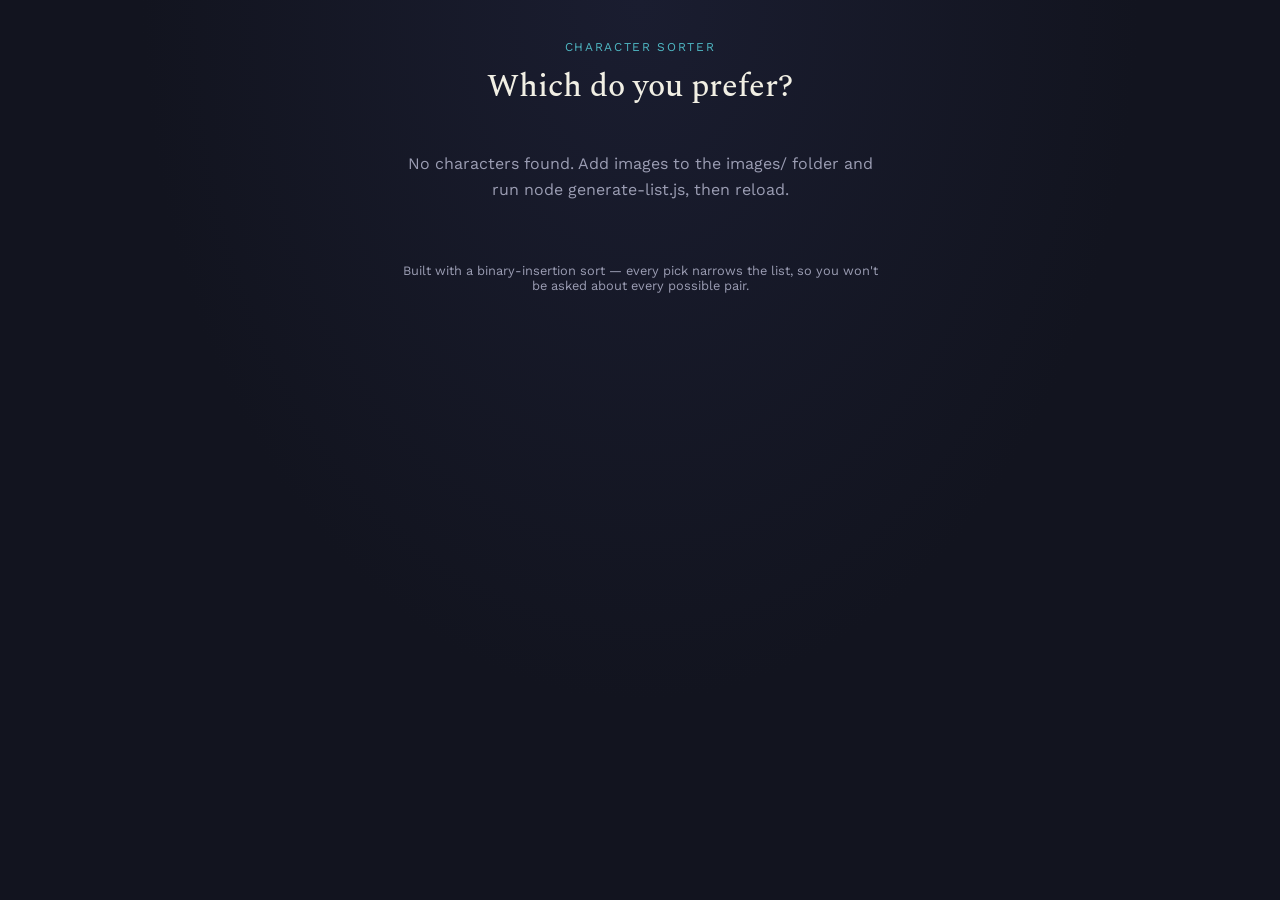
==== index.html @ cee2d863 "Initial commit test." ====
<!DOCTYPE html>
<html lang="en">
<head>
<meta charset="UTF-8" />
<meta name="viewport" content="width=device-width, initial-scale=1.0" />
<title>Genshin character sorter</title>
<link rel="preconnect" href="https://fonts.googleapis.com" />
<link rel="preconnect" href="https://fonts.gstatic.com" crossorigin />
<link href="https://fonts.googleapis.com/css2?family=Spectral:wght@400;500;600&family=Work+Sans:wght@400;500;600&display=swap" rel="stylesheet" />
<link rel="stylesheet" href="style.css" />
</head>
<body>

<header class="top">
  <p class="eyebrow">Character sorter</p>
  <h1>Which do you prefer?</h1>
</header>

<main>

  <!-- Start screen -->
  <section id="screen-start" class="screen">
    <p class="lede">You'll be shown pairs of characters and pick your favorite each time. After enough picks, we'll have your full ranked list — no ties, no math required.</p>
    <p class="lede subtle" id="start-count"></p>
    <button id="start-button" class="cta">Start sorting</button>
  </section>

  <!-- Sorting screen -->
  <section id="screen-sort" class="screen hidden">
    <div class="progress-row">
      <div class="vision" aria-hidden="true">
        <svg viewBox="0 0 40 40" class="vision-svg">
          <defs>
            <linearGradient id="gem-gradient" x1="0" y1="1" x2="0" y2="0">
              <stop offset="0%" stop-color="#4fb8c4" />
              <stop offset="35%" stop-color="#7d7ce0" />
              <stop offset="70%" stop-color="#e08a3c" />
              <stop offset="100%" stop-color="#d4515f" />
            </linearGradient>
          </defs>
          <polygon points="20,2 38,20 20,38 2,20" class="vision-outline" />
          <polygon id="vision-fill" points="20,2 38,20 20,38 2,20" class="vision-fill" />
        </svg>
      </div>
      <div class="progress-text">
        <span id="progress-count">0 / 0</span>
        <div class="progress-bar"><div id="progress-bar-fill" class="progress-bar-fill"></div></div>
      </div>
    </div>

    <div class="pair" id="pair-container">
      <button class="card" id="card-a" data-side="a">
        <img id="img-a" src="" alt="" />
        <span class="card-name" id="name-a"></span>
      </button>

      <span class="vs">vs</span>

      <button class="card" id="card-b" data-side="b">
        <img id="img-b" src="" alt="" />
        <span class="card-name" id="name-b"></span>
      </button>
    </div>

    <p class="hint">Click a portrait, or use the <kbd>&larr;</kbd> <kbd>&rarr;</kbd> arrow keys.</p>
  </section>

  <!-- Results screen -->
  <section id="screen-results" class="screen hidden">
    <h2>Your ranking</h2>
    <ol id="results-list" class="results-list"></ol>
    <div class="results-actions">
      <button id="copy-button" class="cta secondary">Copy as text</button>
      <button id="restart-button" class="cta secondary">Start over</button>
    </div>
  </section>

</main>

<footer>
  <p>Built with a binary-insertion sort — every pick narrows the list, so you won't be asked about every possible pair.</p>
</footer>

<script src="characters.js"></script>
<script src="sorter.js"></script>
<script src="app.js"></script>
</body>
</html>
---- style.css ----
:root {
  --bg: #12141f;
  --surface: #1b1e2e;
  --surface-raised: #232741;
  --border: #33375a;
  --text: #f1efe4;
  --text-muted: #9b9db3;
  --accent-a: #4fb8c4;   /* hydro teal */
  --accent-b: #e08a3c;   /* pyro amber */
  --gem-1: #4fb8c4;
  --gem-2: #7d7ce0;
  --gem-3: #e08a3c;
  --gem-4: #d4515f;
  --radius: 14px;
}

* { box-sizing: border-box; }

body {
  margin: 0;
  min-height: 100vh;
  background: radial-gradient(ellipse at top, #1a1d30 0%, var(--bg) 55%);
  color: var(--text);
  font-family: 'Work Sans', system-ui, sans-serif;
  display: flex;
  flex-direction: column;
  align-items: center;
  padding: 2.5rem 1.25rem 3rem;
}

h1, h2 {
  font-family: 'Spectral', Georgia, serif;
  font-weight: 500;
  margin: 0;
}

.top {
  text-align: center;
  margin-bottom: 2.5rem;
}

.eyebrow {
  font-size: 0.75rem;
  letter-spacing: 0.14em;
  text-transform: uppercase;
  color: var(--accent-a);
  margin: 0 0 0.5rem;
}

.top h1 {
  font-size: 2rem;
}

main {
  width: 100%;
  max-width: 720px;
}

.screen { width: 100%; }
.screen.hidden { display: none; }

/* ---- Start screen ---- */

#screen-start {
  text-align: center;
  display: flex;
  flex-direction: column;
  align-items: center;
  gap: 1rem;
}

.lede {
  max-width: 480px;
  line-height: 1.6;
  color: var(--text-muted);
  margin: 0;
}

.lede.subtle {
  font-size: 0.9rem;
}

.cta {
  font-family: 'Work Sans', sans-serif;
  font-size: 1rem;
  font-weight: 500;
  padding: 0.85rem 2rem;
  border-radius: 999px;
  border: none;
  background: linear-gradient(120deg, var(--accent-a), var(--gem-2));
  color: #0d0e17;
  cursor: pointer;
  margin-top: 0.5rem;
  transition: transform 0.15s ease, box-shadow 0.15s ease;
}

.cta:hover { transform: translateY(-1px); box-shadow: 0 6px 20px rgba(79, 184, 196, 0.25); }
.cta:active { transform: translateY(0); }

.cta.secondary {
  background: transparent;
  border: 1px solid var(--border);
  color: var(--text);
}

.cta.secondary:hover { border-color: var(--accent-a); box-shadow: none; }

/* ---- Sort screen ---- */

.progress-row {
  display: flex;
  align-items: center;
  gap: 1rem;
  margin-bottom: 2.5rem;
}

.vision { width: 40px; height: 40px; flex-shrink: 0; }
.vision-svg { width: 100%; height: 100%; }
.vision-outline { fill: none; stroke: var(--border); stroke-width: 1.5; }
.vision-fill {
  fill: url(#gem-gradient);
  transform-origin: 20px 38px;
  transform: scaleY(0);
  transition: transform 0.4s ease;
}

.progress-text { flex: 1; }

#progress-count {
  font-size: 0.85rem;
  color: var(--text-muted);
  display: block;
  margin-bottom: 0.4rem;
}

.progress-bar {
  height: 4px;
  background: var(--surface-raised);
  border-radius: 999px;
  overflow: hidden;
}

.progress-bar-fill {
  height: 100%;
  width: 0%;
  background: linear-gradient(90deg, var(--gem-1), var(--gem-2), var(--gem-3), var(--gem-4));
  transition: width 0.4s ease;
}

.pair {
  display: flex;
  align-items: center;
  justify-content: center;
  gap: 1.25rem;
}

.card {
  flex: 1;
  max-width: 280px;
  background: var(--surface);
  border: 1px solid var(--border);
  border-radius: var(--radius);
  padding: 0;
  overflow: hidden;
  cursor: pointer;
  display: flex;
  flex-direction: column;
  color: var(--text);
  font-family: inherit;
  transition: border-color 0.15s ease, transform 0.15s ease;
}

.card:hover {
  border-color: var(--accent-a);
  transform: translateY(-2px);
}

.card:focus-visible {
  outline: 2px solid var(--accent-a);
  outline-offset: 2px;
}

.card img {
  width: 100%;
  aspect-ratio: 3 / 4;
  object-fit: cover;
  background: var(--surface-raised);
  display: block;
}

.card-name {
  padding: 0.85rem 1rem;
  font-size: 1rem;
  font-weight: 500;
  text-align: center;
}

.vs {
  font-family: 'Spectral', serif;
  font-style: italic;
  color: var(--text-muted);
  font-size: 1.1rem;
  flex-shrink: 0;
}

.hint {
  text-align: center;
  color: var(--text-muted);
  font-size: 0.85rem;
  margin-top: 1.75rem;
}

kbd {
  background: var(--surface-raised);
  border: 1px solid var(--border);
  border-radius: 4px;
  padding: 0.1rem 0.4rem;
  font-size: 0.8rem;
}

/* ---- Results screen ---- */

#screen-results h2 {
  text-align: center;
  font-size: 1.6rem;
  margin-bottom: 1.5rem;
}

.results-list {
  list-style: none;
  margin: 0 0 2rem;
  padding: 0;
  counter-reset: rank;
  display: flex;
  flex-direction: column;
  gap: 0.5rem;
}

.results-list li {
  display: flex;
  align-items: center;
  gap: 0.9rem;
  background: var(--surface);
  border: 1px solid var(--border);
  border-radius: 10px;
  padding: 0.6rem 1rem;
}

.results-list .rank {
  font-family: 'Spectral', serif;
  color: var(--accent-a);
  font-size: 1rem;
  min-width: 1.75rem;
}

.results-list img {
  width: 36px;
  height: 36px;
  border-radius: 50%;
  object-fit: cover;
  background: var(--surface-raised);
}

.results-list .name { font-size: 0.95rem; }

.results-actions {
  display: flex;
  justify-content: center;
  gap: 0.75rem;
  flex-wrap: wrap;
}

footer {
  margin-top: 3rem;
  color: var(--text-muted);
  font-size: 0.8rem;
  text-align: center;
  max-width: 480px;
}

@media (max-width: 560px) {
  .pair { flex-direction: column; }
  .card { max-width: 100%; width: 100%; }
  .vs { display: none; }
}

@media (prefers-reduced-motion: reduce) {
  * { transition: none !important; }
}
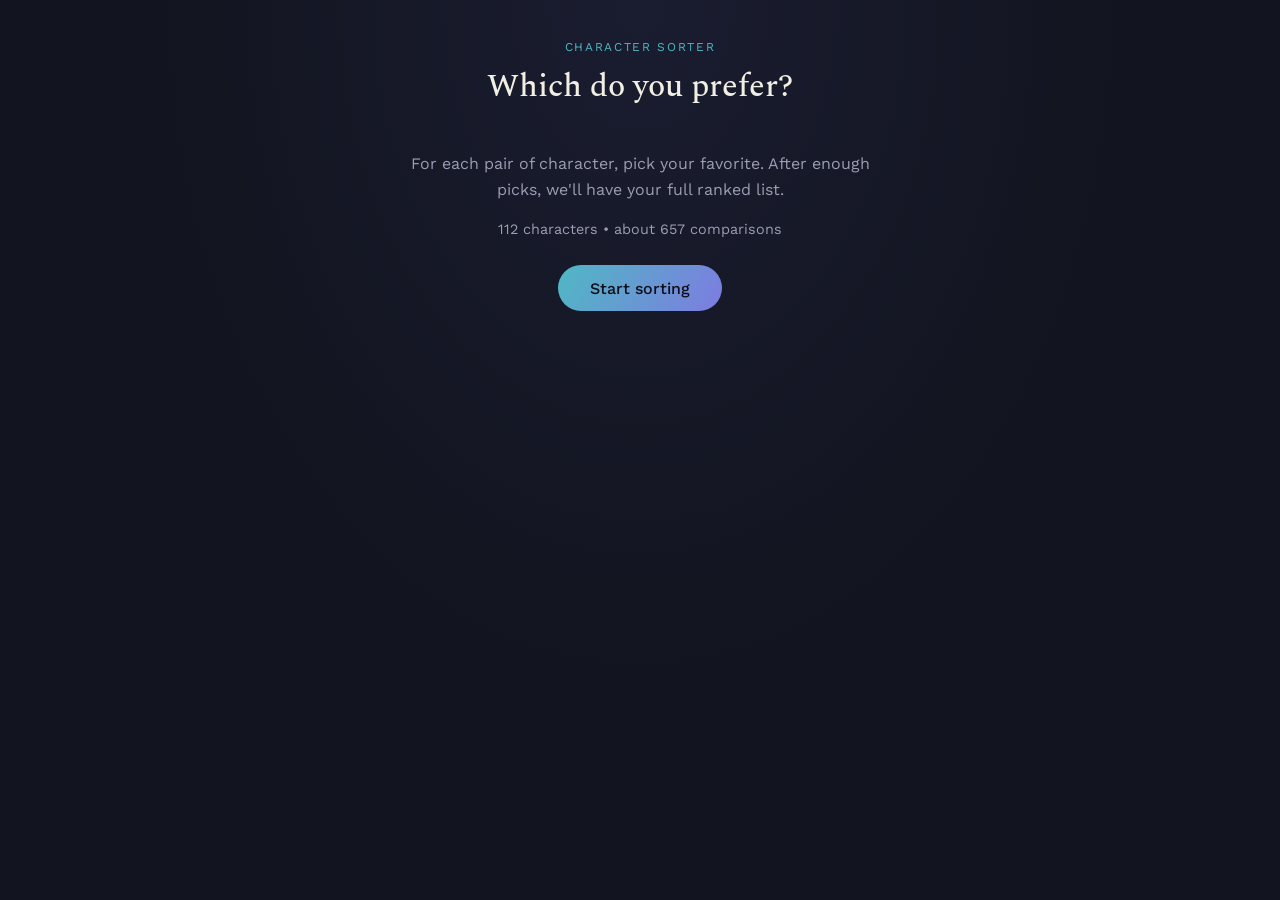
==== commit 59a1a7f4: "Minor changes on the main html file" ====
--- a/index.html
+++ b/index.html
@@ -20,7 +20,7 @@
 
   <!-- Start screen -->
   <section id="screen-start" class="screen">
-    <p class="lede">You'll be shown pairs of characters and pick your favorite each time. After enough picks, we'll have your full ranked list — no ties, no math required.</p>
+    <p class="lede">For each pair of character, pick your favorite. After enough picks, we'll have your full ranked list.</p>
     <p class="lede subtle" id="start-count"></p>
     <button id="start-button" class="cta">Start sorting</button>
   </section>
@@ -78,7 +78,7 @@
 </main>
 
 <footer>
-  <p>Built with a binary-insertion sort — every pick narrows the list, so you won't be asked about every possible pair.</p>
+  <p>   </p>
 </footer>
 
 <script src="characters.js"></script>
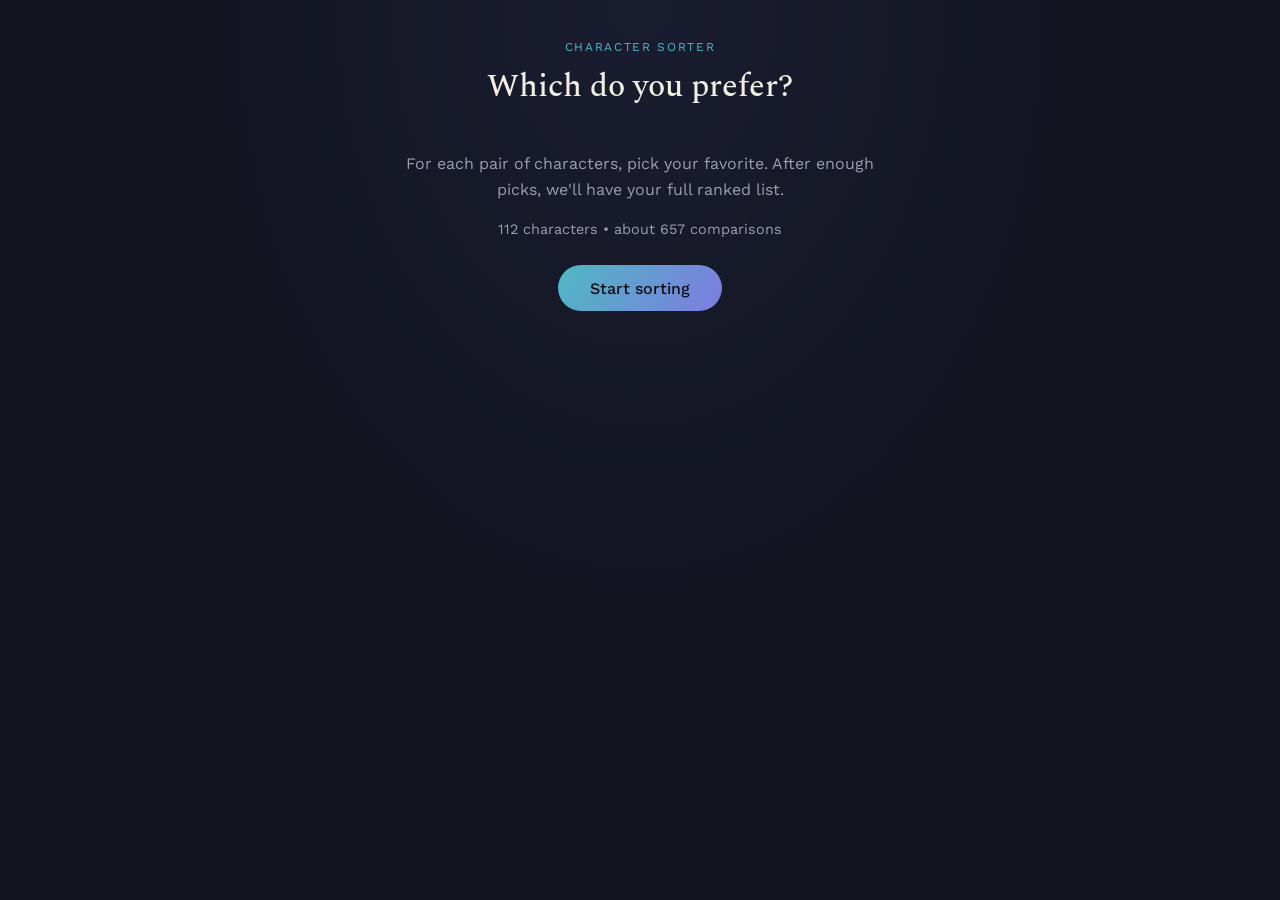
==== commit e4af950c: "Fixed misspelling in main html" ====
--- a/index.html
+++ b/index.html
@@ -20,7 +20,7 @@
 
   <!-- Start screen -->
   <section id="screen-start" class="screen">
-    <p class="lede">For each pair of character, pick your favorite. After enough picks, we'll have your full ranked list.</p>
+    <p class="lede">For each pair of characters, pick your favorite. After enough picks, we'll have your full ranked list.</p>
     <p class="lede subtle" id="start-count"></p>
     <button id="start-button" class="cta">Start sorting</button>
   </section>
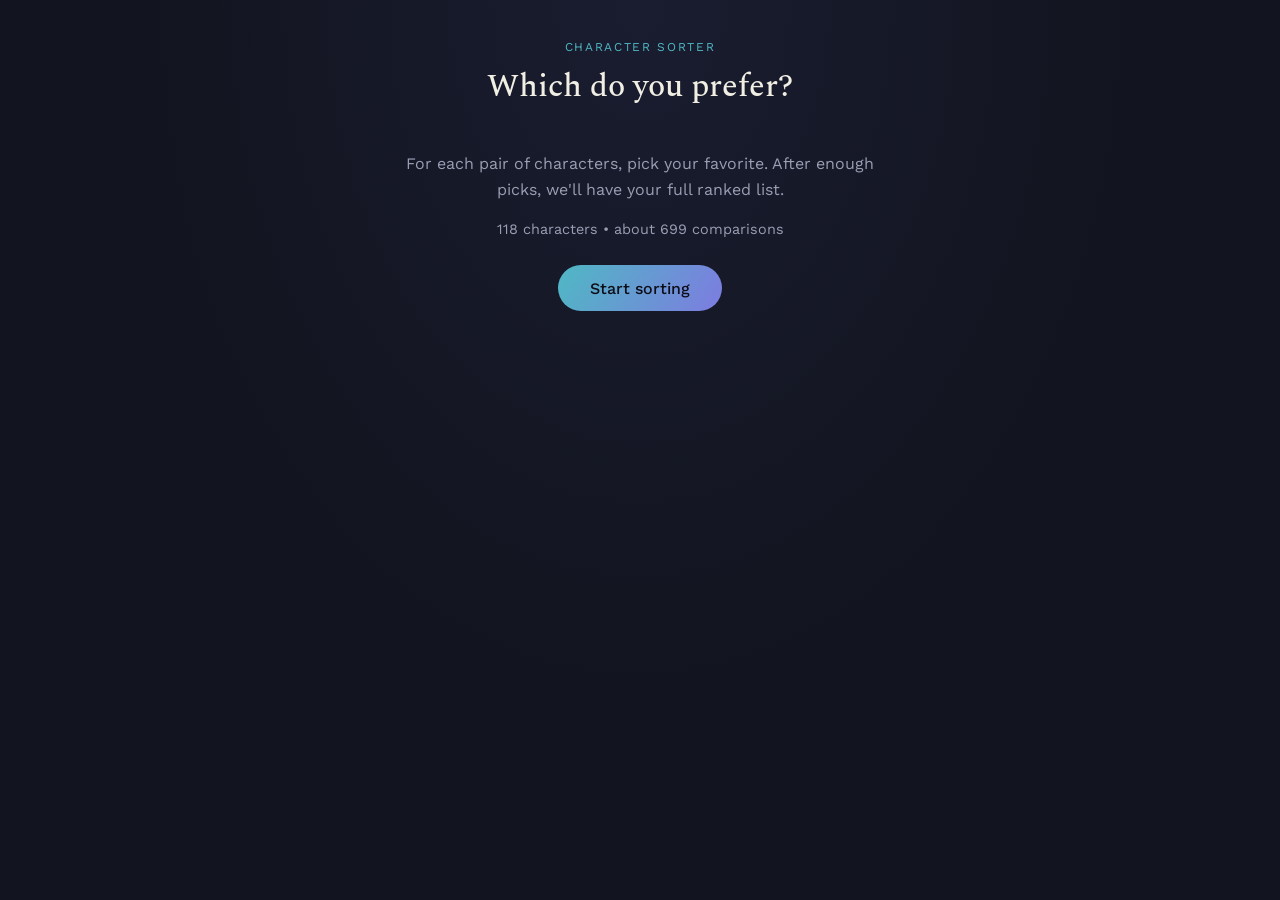
==== commit 64290205: "Added a visualizer in the main page." ====
--- a/index.html
+++ b/index.html
@@ -48,6 +48,14 @@
       </div>
     </div>
 
+    <p class="viz-caption" id="viz-caption"></p>
+    <div class="array-viz" id="array-viz"></div>
+    <div class="viz-legend">
+      <span><i class="legend-swatch settled"></i>ranked so far</span>
+      <span><i class="legend-swatch window"></i>still possible</span>
+      <span><i class="legend-swatch queued"></i>not yet placed</span>
+    </div>
+
     <div class="pair" id="pair-container">
       <button class="card" id="card-a" data-side="a">
         <img id="img-a" src="" alt="" />
@@ -78,7 +86,7 @@
 </main>
 
 <footer>
-  <p>   </p>
+  <p>  </p>
 </footer>
 
 <script src="characters.js"></script>
--- a/style.css
+++ b/style.css
@@ -154,6 +154,82 @@
   gap: 1.25rem;
 }
 
+/* ---- Array visualizer ---- */
+
+.viz-caption {
+  text-align: center;
+  font-size: 0.8rem;
+  color: var(--text-muted);
+  margin: 0 0 0.6rem;
+  min-height: 1.2em;
+}
+
+.array-viz {
+  display: flex;
+  flex-wrap: wrap;
+  justify-content: center;
+  gap: 3px;
+  margin: 0 0 0.9rem;
+}
+
+.array-slot {
+  width: 9px;
+  height: 20px;
+  border-radius: 3px;
+  background: var(--surface-raised);
+  border: 1px solid transparent;
+  flex-shrink: 0;
+  transition: background 0.2s ease, border-color 0.2s ease, transform 0.2s ease;
+}
+
+.array-slot.sorted {
+  background: var(--accent-a);
+  opacity: 0.45;
+}
+
+.array-slot.sorted.window {
+  opacity: 1;
+  border-color: var(--accent-b);
+  transform: scaleY(1.15);
+}
+
+.array-slot.sorted.mid {
+  border-width: 2px;
+  border-color: #f1efe4;
+}
+
+.array-slot.queued {
+  background: transparent;
+  border: 1px dashed var(--border);
+}
+
+.viz-legend {
+  display: flex;
+  justify-content: center;
+  gap: 1.25rem;
+  flex-wrap: wrap;
+  font-size: 0.75rem;
+  color: var(--text-muted);
+  margin-bottom: 2rem;
+}
+
+.viz-legend span {
+  display: inline-flex;
+  align-items: center;
+  gap: 0.4rem;
+}
+
+.legend-swatch {
+  width: 9px;
+  height: 14px;
+  border-radius: 3px;
+  display: inline-block;
+}
+
+.legend-swatch.settled { background: var(--accent-a); opacity: 0.45; }
+.legend-swatch.window { background: var(--accent-a); border: 1px solid var(--accent-b); }
+.legend-swatch.queued { background: transparent; border: 1px dashed var(--border); }
+
 .card {
   flex: 1;
   max-width: 280px;
